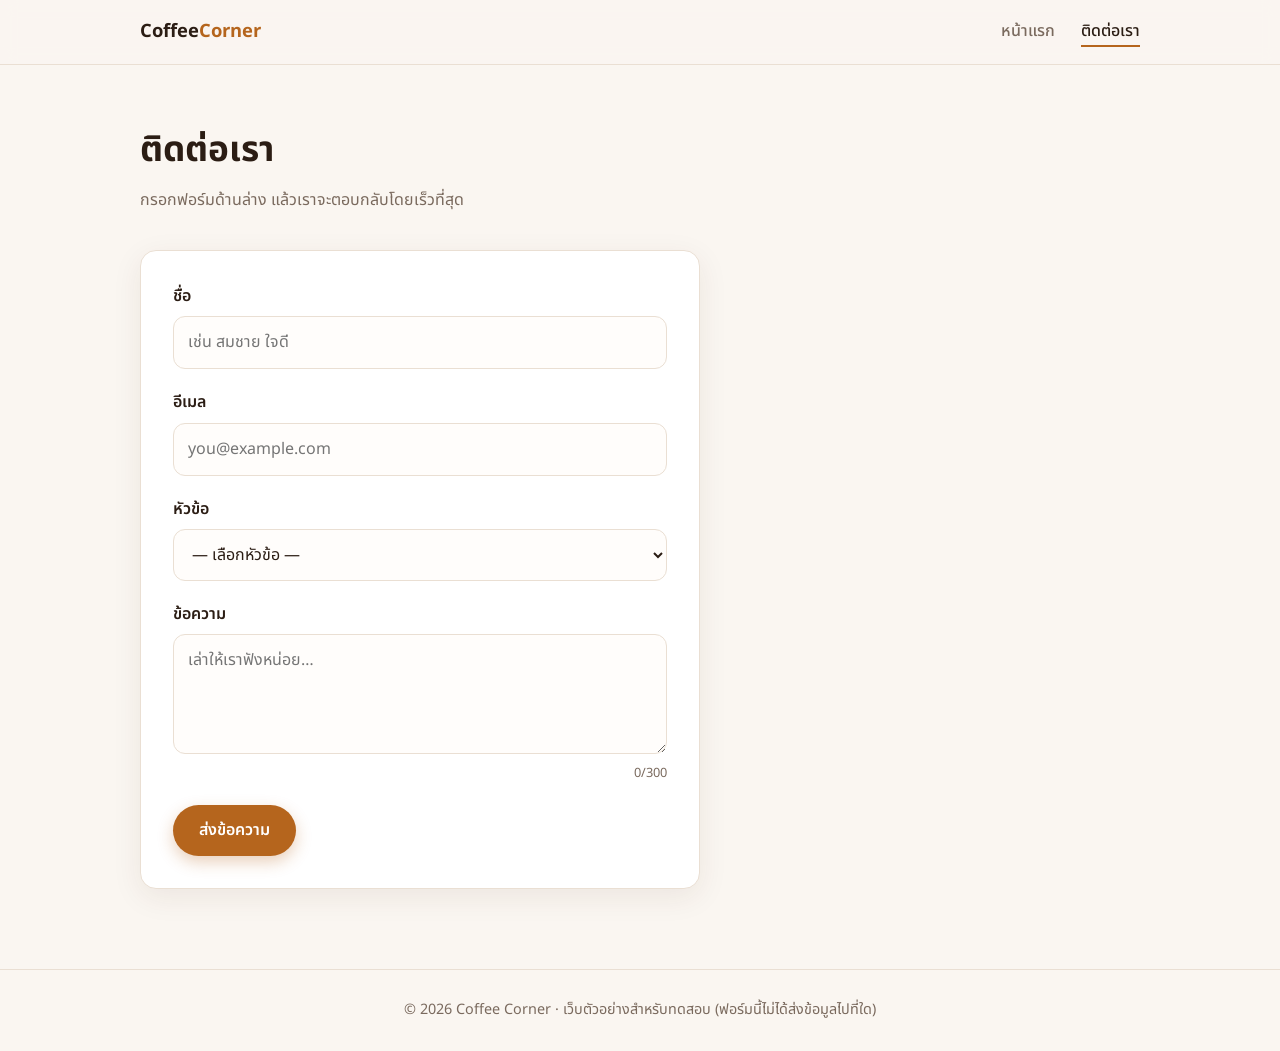
==== contact.html @ b0cd7b65 "Add Coffee Corner demo site (2 pages, validated contact form) Co-Authored-By: Claude Sonnet 5.5 <nor" ====
<!doctype html>
<html lang="th">
<head>
  <meta charset="utf-8">
  <meta name="viewport" content="width=device-width, initial-scale=1">
  <title>ติดต่อเรา – Coffee Corner</title>
  <link rel="preconnect" href="https://fonts.googleapis.com">
  <link href="https://fonts.googleapis.com/css2?family=Noto+Sans+Thai:wght@400;500;600;700&display=swap" rel="stylesheet">
  <link rel="stylesheet" href="styles.css">
</head>
<body>
  <header class="site">
    <div class="wrap">
      <a class="logo" href="index.html">Coffee<span>Corner</span></a>
      <nav>
        <a href="index.html">หน้าแรก</a>
        <a class="active" href="contact.html">ติดต่อเรา</a>
      </nav>
    </div>
  </header>

  <main class="wrap">
    <div class="page-title">
      <h1>ติดต่อเรา</h1>
      <p>กรอกฟอร์มด้านล่าง แล้วเราจะตอบกลับโดยเร็วที่สุด</p>
    </div>

    <div class="form-card">
      <form id="contact-form" novalidate>
        <div class="field">
          <label for="name">ชื่อ</label>
          <input id="name" name="name" type="text" autocomplete="name" placeholder="เช่น สมชาย ใจดี">
          <div class="msg">กรุณากรอกชื่ออย่างน้อย 2 ตัวอักษร</div>
        </div>

        <div class="field">
          <label for="email">อีเมล</label>
          <input id="email" name="email" type="email" autocomplete="email" placeholder="you@example.com">
          <div class="msg">รูปแบบอีเมลไม่ถูกต้อง</div>
        </div>

        <div class="field">
          <label for="topic">หัวข้อ</label>
          <select id="topic" name="topic">
            <option value="">— เลือกหัวข้อ —</option>
            <option>ถามเรื่องวิธีชง</option>
            <option>แนะนำเมล็ดกาแฟ</option>
            <option>อื่น ๆ</option>
          </select>
          <div class="msg">กรุณาเลือกหัวข้อ</div>
        </div>

        <div class="field">
          <label for="message">ข้อความ</label>
          <textarea id="message" name="message" maxlength="300" placeholder="เล่าให้เราฟังหน่อย…"></textarea>
          <div class="counter"><span id="count">0</span>/300</div>
          <div class="msg">กรุณาเขียนข้อความอย่างน้อย 10 ตัวอักษร</div>
        </div>

        <button class="btn" type="submit" id="submit">ส่งข้อความ</button>
      </form>

      <div class="success" id="success" role="status">
        <div class="big">🎉</div>
        <h2>ส่งเรียบร้อยแล้ว</h2>
        <p id="success-text" style="color:var(--muted)"></p>
        <button class="btn" type="button" id="again">ส่งอีกข้อความ</button>
      </div>
    </div>
  </main>

  <footer>© 2026 Coffee Corner · เว็บตัวอย่างสำหรับทดสอบ (ฟอร์มนี้ไม่ได้ส่งข้อมูลไปที่ใด)</footer>
  <script src="script.js"></script>
</body>
</html>
---- styles.css ----
:root {
  --bg: #faf6f1;
  --surface: #ffffff;
  --ink: #2b1d14;
  --muted: #7a6a5e;
  --accent: #b5651d;
  --accent-dark: #8a4a12;
  --line: #eadfd3;
  --ok: #2f7d4f;
  --err: #c0392b;
  --radius: 16px;
  --shadow: 0 8px 30px rgba(74, 44, 20, 0.08);
}

* { box-sizing: border-box; }

body {
  margin: 0;
  font-family: "Noto Sans Thai", "Sarabun", system-ui, -apple-system, sans-serif;
  background: var(--bg);
  color: var(--ink);
  line-height: 1.7;
}

.wrap { max-width: 1040px; margin: 0 auto; padding: 0 20px; }

/* Header */
header.site {
  position: sticky; top: 0; z-index: 10;
  background: rgba(250, 246, 241, 0.9);
  backdrop-filter: blur(8px);
  border-bottom: 1px solid var(--line);
}
header.site .wrap {
  display: flex; align-items: center; justify-content: space-between;
  height: 64px;
}
.logo { font-weight: 700; font-size: 1.15rem; color: var(--ink); text-decoration: none; }
.logo span { color: var(--accent); }
nav a {
  margin-left: 22px; color: var(--muted); text-decoration: none; font-weight: 500;
  position: relative; padding: 4px 0; transition: color .2s;
}
nav a::after {
  content: ""; position: absolute; left: 0; bottom: 0; height: 2px; width: 0;
  background: var(--accent); transition: width .25s ease;
}
nav a:hover, nav a.active { color: var(--ink); }
nav a:hover::after, nav a.active::after { width: 100%; }

/* Hero */
.hero {
  padding: 84px 0 64px;
  background:
    radial-gradient(900px 400px at 85% -10%, #f3dcc1 0%, transparent 60%),
    radial-gradient(600px 300px at 0% 100%, #f6e7d4 0%, transparent 60%);
}
.hero .wrap { display: grid; grid-template-columns: 1.2fr 1fr; gap: 40px; align-items: center; }
.eyebrow {
  display: inline-block; font-size: .85rem; font-weight: 600; color: var(--accent-dark);
  background: #f3dcc1; padding: 4px 12px; border-radius: 999px; margin-bottom: 16px;
}
.hero h1 { font-size: clamp(2rem, 5vw, 3.2rem); line-height: 1.2; margin: 0 0 16px; }
.hero p { color: var(--muted); font-size: 1.1rem; margin: 0 0 28px; max-width: 520px; }
.cup { font-size: clamp(7rem, 18vw, 11rem); text-align: center; animation: float 4s ease-in-out infinite; }
@keyframes float { 50% { transform: translateY(-12px); } }

.btn {
  display: inline-block; border: 0; cursor: pointer;
  background: var(--accent); color: #fff; font: inherit; font-weight: 600;
  padding: 12px 26px; border-radius: 999px; text-decoration: none;
  transition: transform .15s ease, background .2s, box-shadow .2s;
  box-shadow: 0 6px 16px rgba(181, 101, 29, .3);
}
.btn:hover { background: var(--accent-dark); transform: translateY(-2px); }
.btn:active { transform: translateY(0); }
.btn:disabled { opacity: .6; cursor: default; transform: none; }

/* Sections */
section.block { padding: 64px 0; }
section.block h2 { font-size: 1.8rem; margin: 0 0 8px; }
section.block .sub { color: var(--muted); margin: 0 0 32px; }

.cards { display: grid; grid-template-columns: repeat(auto-fit, minmax(230px, 1fr)); gap: 20px; }
.card {
  background: var(--surface); border: 1px solid var(--line); border-radius: var(--radius);
  padding: 24px; box-shadow: var(--shadow);
  transition: transform .25s ease, box-shadow .25s ease;
}
.card:hover { transform: translateY(-6px); box-shadow: 0 14px 36px rgba(74, 44, 20, .14); }
.card .ico { font-size: 2rem; }
.card h3 { margin: 8px 0 4px; }
.card p { margin: 0; color: var(--muted); font-size: .95rem; }
.tag { display: inline-block; margin-top: 12px; font-size: .8rem; color: var(--accent-dark); background: #f6e7d4; padding: 2px 10px; border-radius: 999px; }

/* Facts */
.facts { display: grid; grid-template-columns: repeat(auto-fit, minmax(180px, 1fr)); gap: 20px; text-align: center; }
.fact { background: var(--ink); color: #fff; border-radius: var(--radius); padding: 28px 16px; }
.fact b { display: block; font-size: 2.2rem; color: #f3c58f; }
.fact span { color: #d9c9bb; font-size: .9rem; }

/* Reveal on scroll */
.reveal { opacity: 0; transform: translateY(24px); transition: opacity .6s ease, transform .6s ease; }
.reveal.in { opacity: 1; transform: none; }

/* Contact */
.page-title { padding: 56px 0 8px; }
.page-title h1 { margin: 0 0 6px; font-size: 2.2rem; }
.page-title p { margin: 0; color: var(--muted); }

.form-card {
  max-width: 560px; margin: 28px 0 80px; background: var(--surface);
  border: 1px solid var(--line); border-radius: var(--radius);
  padding: 32px; box-shadow: var(--shadow);
}
.field { margin-bottom: 20px; }
.field label { display: block; font-weight: 600; margin-bottom: 6px; }
.field input, .field select, .field textarea {
  width: 100%; font: inherit; color: var(--ink);
  padding: 12px 14px; border: 1.5px solid var(--line); border-radius: 12px; background: #fffdfb;
  transition: border-color .2s, box-shadow .2s;
}
.field textarea { min-height: 120px; resize: vertical; }
.field input:focus, .field select:focus, .field textarea:focus {
  outline: none; border-color: var(--accent); box-shadow: 0 0 0 4px rgba(181, 101, 29, .15);
}
.field.invalid input, .field.invalid select, .field.invalid textarea { border-color: var(--err); }
.field.valid input, .field.valid select, .field.valid textarea { border-color: var(--ok); }
.msg {
  max-height: 0; overflow: hidden; opacity: 0; color: var(--err); font-size: .85rem;
  transition: max-height .25s ease, opacity .25s ease, margin .25s ease;
}
.field.invalid .msg { max-height: 40px; opacity: 1; margin-top: 4px; }
.counter { text-align: right; font-size: .8rem; color: var(--muted); }

.success {
  display: none; text-align: center; padding: 16px 0;
}
.success.show { display: block; animation: pop .45s cubic-bezier(.2, 1.4, .4, 1); }
.success .big { font-size: 4rem; }
@keyframes pop { from { opacity: 0; transform: scale(.8); } to { opacity: 1; transform: none; } }
form.hidden { display: none; }

footer { border-top: 1px solid var(--line); padding: 28px 0; text-align: center; color: var(--muted); font-size: .9rem; }

@media (max-width: 720px) {
  .hero .wrap { grid-template-columns: 1fr; text-align: center; }
  .hero p { margin-left: auto; margin-right: auto; }
  .cup { order: -1; }
  nav a { margin-left: 14px; }
}
@media (prefers-reduced-motion: reduce) {
  * { animation: none !important; transition: none !important; }
  .reveal { opacity: 1; transform: none; }
}
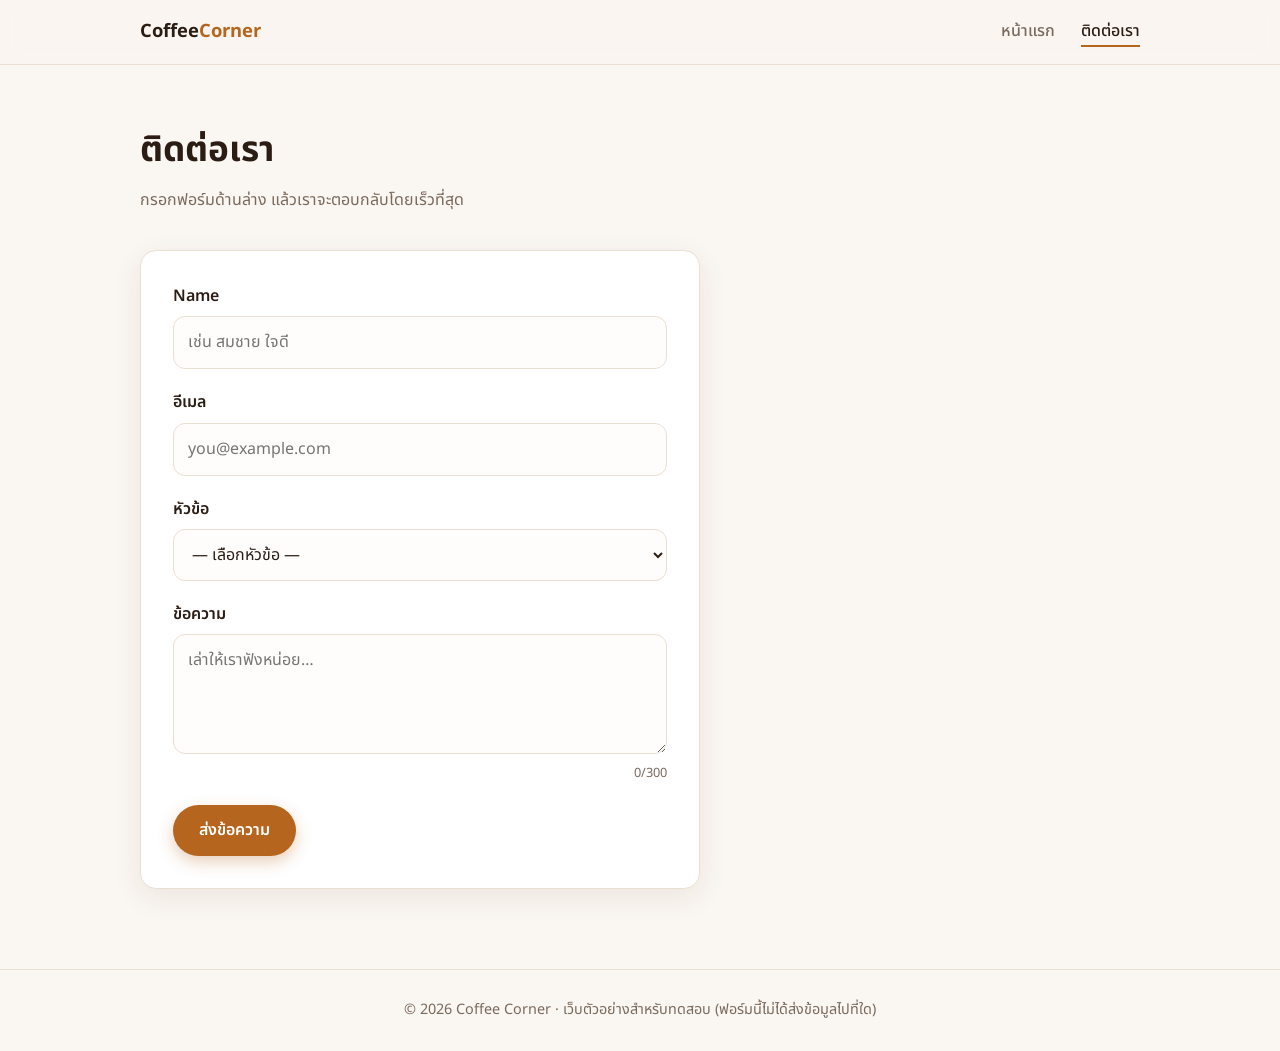
==== commit ed1f41b1: "Update name field copy Co-Authored-By: figma[bot] <198110074+figma[bot]@users.noreply.github.com> Fi" ====
--- a/contact.html
+++ b/contact.html
@@ -28,9 +28,9 @@
     <div class="form-card">
       <form id="contact-form" novalidate>
         <div class="field">
-          <label for="name">ชื่อ</label>
+          <label for="name">Name</label>
           <input id="name" name="name" type="text" autocomplete="name" placeholder="เช่น สมชาย ใจดี">
-          <div class="msg">กรุณากรอกชื่ออย่างน้อย 2 ตัวอักษร</div>
+          <div class="msg">This field is required</div>
         </div>
 
         <div class="field">
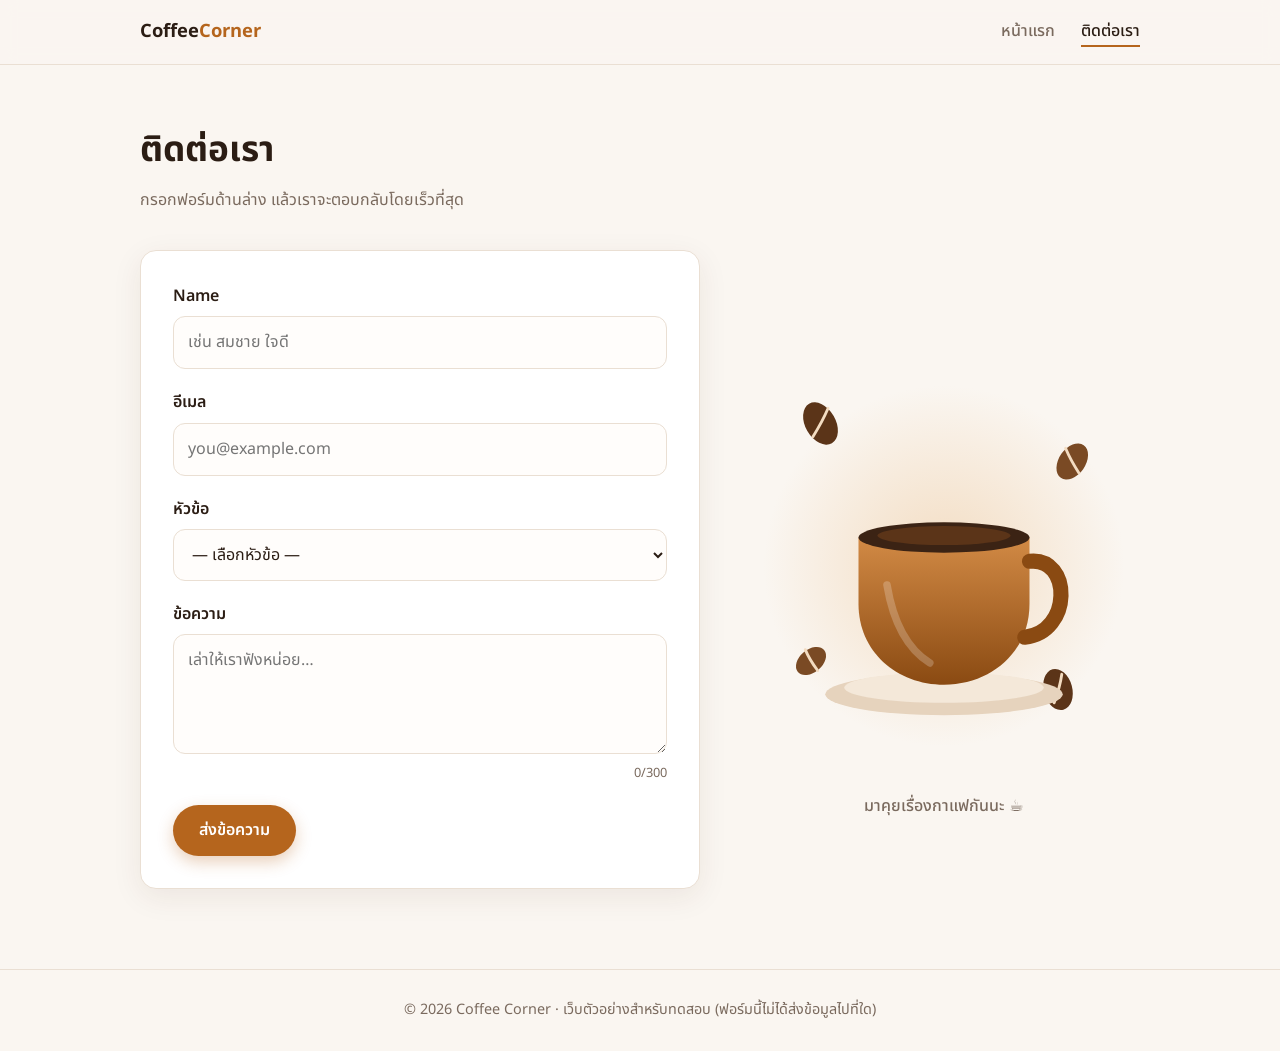
==== commit 7129f6c7: "Add animated coffee graphic to contact page Co-Authored-By: Claude Sonnet 5.5 <noreply@anthropic.com" ====
--- a/contact.html
+++ b/contact.html
@@ -25,6 +25,7 @@
       <p>กรอกฟอร์มด้านล่าง แล้วเราจะตอบกลับโดยเร็วที่สุด</p>
     </div>
 
+    <div class="contact-grid">
     <div class="form-card">
       <form id="contact-form" novalidate>
         <div class="field">
@@ -67,6 +68,47 @@
         <button class="btn" type="button" id="again">ส่งอีกข้อความ</button>
       </div>
     </div>
+
+    <aside class="art" aria-hidden="true">
+      <svg viewBox="0 0 400 480" xmlns="http://www.w3.org/2000/svg">
+        <defs>
+          <linearGradient id="cupG" x1="0" y1="0" x2="0" y2="1">
+            <stop offset="0" stop-color="#d28a45"/>
+            <stop offset="1" stop-color="#8a4a12"/>
+          </linearGradient>
+          <radialGradient id="glow" cx="50%" cy="50%" r="50%">
+            <stop offset="0" stop-color="#f3dcc1"/>
+            <stop offset="1" stop-color="#f3dcc1" stop-opacity="0"/>
+          </radialGradient>
+        </defs>
+
+        <circle class="glow" cx="200" cy="260" r="190" fill="url(#glow)"/>
+
+        <!-- floating beans -->
+        <g class="bean b1"><ellipse cx="70" cy="110" rx="16" ry="24" fill="#5b3418" transform="rotate(-30 70 110)"/><path d="M62 124 Q72 108 78 94" stroke="#f3dcc1" stroke-width="3" fill="none" stroke-linecap="round"/></g>
+        <g class="bean b2"><ellipse cx="335" cy="150" rx="14" ry="21" fill="#7a4a24" transform="rotate(35 335 150)"/><path d="M342 162 Q333 148 328 136" stroke="#f3dcc1" stroke-width="3" fill="none" stroke-linecap="round"/></g>
+        <g class="bean b3"><ellipse cx="320" cy="390" rx="15" ry="22" fill="#5b3418" transform="rotate(-15 320 390)"/><path d="M316 404 Q322 388 324 374" stroke="#f3dcc1" stroke-width="3" fill="none" stroke-linecap="round"/></g>
+        <g class="bean b4"><ellipse cx="60" cy="360" rx="12" ry="18" fill="#7a4a24" transform="rotate(50 60 360)"/><path d="M67 370 Q58 358 54 348" stroke="#f3dcc1" stroke-width="3" fill="none" stroke-linecap="round"/></g>
+
+        <!-- steam -->
+        <path class="steam s1" d="M165 190 C150 165 180 150 165 120 C155 100 175 90 170 70" />
+        <path class="steam s2" d="M200 185 C185 160 215 145 200 115 C190 95 210 85 205 65" />
+        <path class="steam s3" d="M235 190 C220 165 250 150 235 120 C225 100 245 90 240 70" />
+
+        <!-- cup + saucer -->
+        <g class="cup">
+          <ellipse cx="200" cy="395" rx="125" ry="22" fill="#e6d3bd"/>
+          <ellipse cx="200" cy="388" rx="105" ry="16" fill="#f4e8d9"/>
+          <path d="M110 230 H290 V300 C290 350 250 385 200 385 C150 385 110 350 110 300 Z" fill="url(#cupG)"/>
+          <path d="M290 255 C335 250 335 330 285 335" stroke="#8a4a12" stroke-width="16" fill="none" stroke-linecap="round"/>
+          <ellipse cx="200" cy="230" rx="90" ry="16" fill="#3b2314"/>
+          <ellipse cx="200" cy="228" rx="70" ry="10" fill="#5b3418"/>
+          <path d="M140 280 Q150 340 185 362" stroke="#fff" stroke-opacity=".22" stroke-width="8" fill="none" stroke-linecap="round"/>
+        </g>
+      </svg>
+      <p class="art-cap">มาคุยเรื่องกาแฟกันนะ ☕</p>
+    </aside>
+    </div>
   </main>
 
   <footer>© 2026 Coffee Corner · เว็บตัวอย่างสำหรับทดสอบ (ฟอร์มนี้ไม่ได้ส่งข้อมูลไปที่ใด)</footer>
--- a/styles.css
+++ b/styles.css
@@ -108,6 +108,45 @@
 .page-title h1 { margin: 0 0 6px; font-size: 2.2rem; }
 .page-title p { margin: 0; color: var(--muted); }
 
+.contact-grid {
+  display: grid; grid-template-columns: minmax(0, 560px) 1fr; gap: 48px;
+  align-items: center; margin: 28px 0 80px;
+}
+.contact-grid .form-card { margin: 0; width: 100%; }
+.art { text-align: center; }
+.art svg { width: 100%; max-width: 380px; height: auto; overflow: visible; }
+.art-cap { margin: 8px 0 0; color: var(--muted); font-weight: 500; }
+.art .glow { animation: pulse 5s ease-in-out infinite; transform-origin: 200px 260px; }
+.art .cup { animation: bob 4s ease-in-out infinite; }
+.art .steam {
+  fill: none; stroke: #c9a47c; stroke-width: 9; stroke-linecap: round; opacity: 0;
+  stroke-dasharray: 180; stroke-dashoffset: 180;
+  animation: steam 3.2s ease-in-out infinite;
+}
+.art .s2 { animation-delay: .8s; }
+.art .s3 { animation-delay: 1.6s; }
+.art .bean { animation: drift 6s ease-in-out infinite; transform-box: fill-box; transform-origin: center; }
+.art .b2 { animation-delay: -1.5s; animation-duration: 7s; }
+.art .b3 { animation-delay: -3s; animation-duration: 5.5s; }
+.art .b4 { animation-delay: -4.5s; animation-duration: 6.5s; }
+@keyframes steam {
+  0%   { stroke-dashoffset: 180; opacity: 0; transform: translateY(14px); }
+  30%  { opacity: .75; }
+  100% { stroke-dashoffset: 0; opacity: 0; transform: translateY(-16px); }
+}
+@keyframes bob   { 50% { transform: translateY(-8px); } }
+@keyframes pulse { 50% { transform: scale(1.06); opacity: .8; } }
+@keyframes drift {
+  0%, 100% { transform: translateY(0) rotate(0); }
+  50%      { transform: translateY(-18px) rotate(14deg); }
+}
+@media (max-width: 900px) {
+  .contact-grid { grid-template-columns: 1fr; }
+  .art { order: -1; }
+  .art svg { max-width: 220px; }
+  .art-cap { display: none; }
+}
+
 .form-card {
   max-width: 560px; margin: 28px 0 80px; background: var(--surface);
   border: 1px solid var(--line); border-radius: var(--radius);
